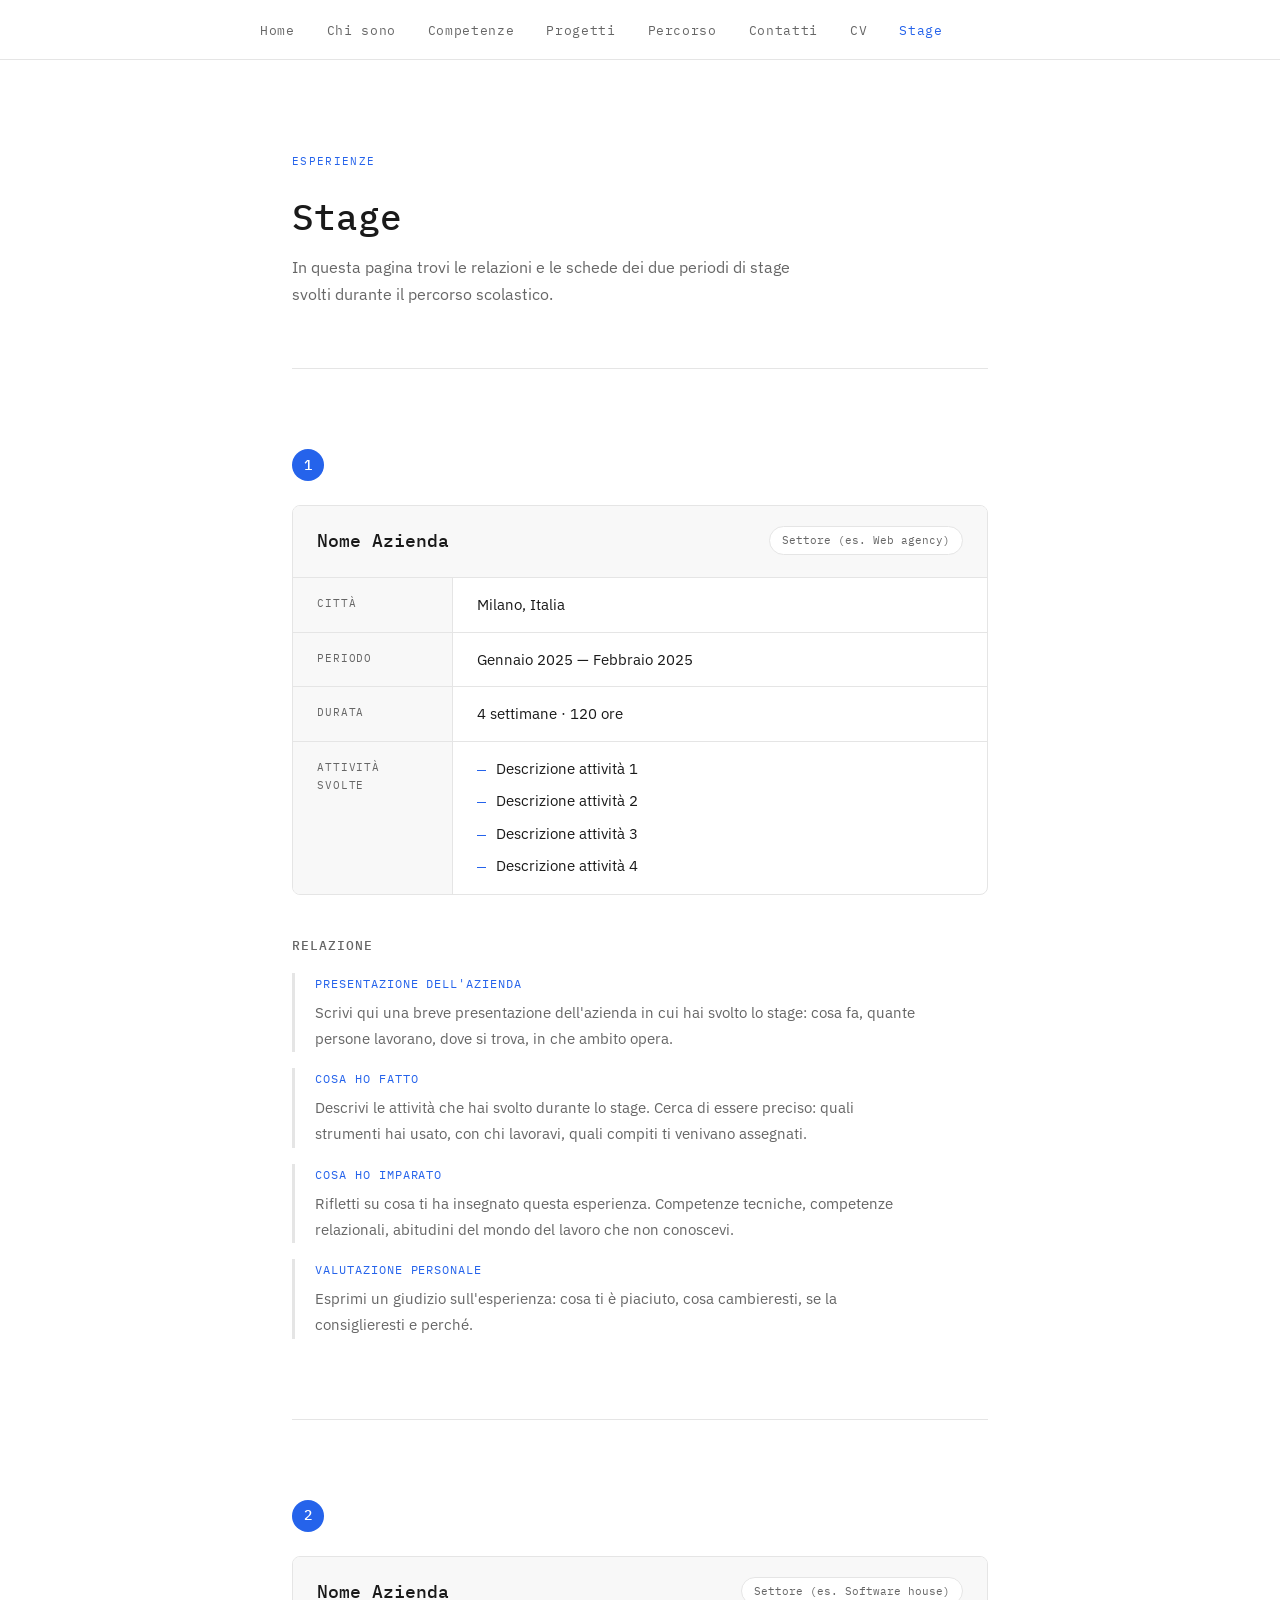
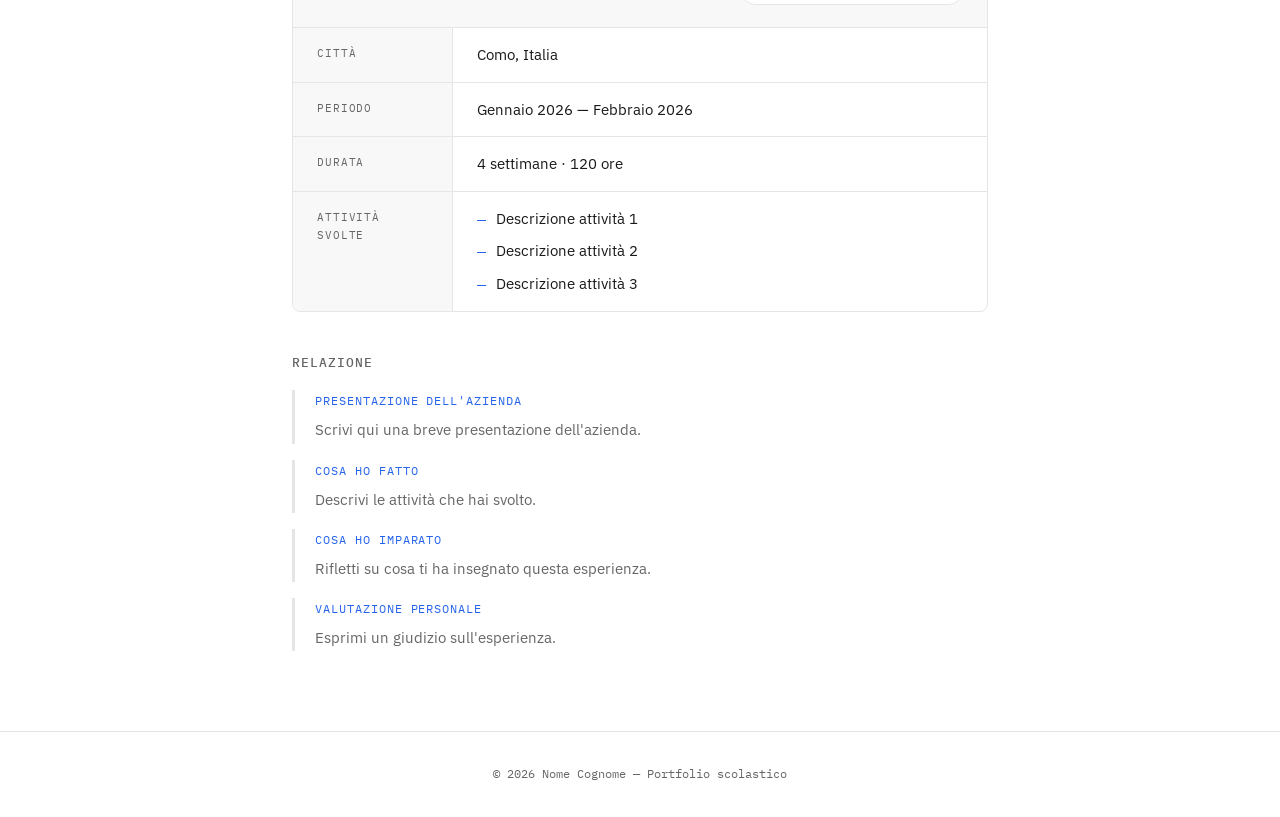
==== stage.html @ bc54918f "Add files via upload" ====
<!DOCTYPE html>
<html lang="it">
<head>
  <meta charset="UTF-8" />
  <meta name="viewport" content="width=device-width, initial-scale=1.0"/>

  <!-- ✏️ MODIFICA: cambia il titolo con il tuo nome -->
  <title>Nome Cognome — Stage</title>

  <link rel="preconnect" href="https://fonts.googleapis.com">
  <link href="https://fonts.googleapis.com/css2?family=IBM+Plex+Sans:wght@300;400;500&family=IBM+Plex+Mono:wght@400;500&display=swap" rel="stylesheet">
  <link rel="stylesheet" href="style.css">
</head>

<body class="pagina-stage">

  <!-- NAVIGAZIONE -->
  <nav>
    <ul>
      <!-- ✏️ MODIFICA: stessi link del tuo portfolio -->
      <li><a href="./index.html">Home</a></li>
      <li><a href="index.html#chi-sono">Chi sono</a></li>
      <li><a href="./index.html#competenze">Competenze</a></li>
      <li><a href="./index.html#progetti">Progetti</a></li>
      <li><a href="./index.html#percorso">Percorso</a></li>
      <li><a href="./index.html#contatti">Contatti</a></li>
      <li><a href="./index.html#cv">CV</a></li>
      <li><a href="./stage.html" class="attivo">Stage</a></li>
    </ul>
  </nav>

  <main>

    <!-- INTESTAZIONE -->
    <section id="intro">
      <p class="etichetta">Esperienze</p>
      <h1>Stage</h1>
      <p>
        In questa pagina trovi le relazioni e le schede dei due periodi
        di stage svolti durante il percorso scolastico.
      </p>
    </section>


    <!-- ==========================================
         STAGE 1
         ========================================== -->
    <section id="stage-1">

      <div class="numero-stage">1</div>

      <!-- SCHEDA AZIENDA -->
      <div class="scheda-azienda">

        <div class="scheda-header">
          <!-- ✏️ MODIFICA: nome azienda e settore -->
          <h2>Nome Azienda</h2>
          <span class="settore-badge">Settore (es. Web agency)</span>
        </div>

        <div class="scheda-corpo">

          <div class="scheda-riga">
            <span class="scheda-label">Città</span>
            <!-- ✏️ MODIFICA -->
            <span class="scheda-valore">Milano, Italia</span>
          </div>

          <div class="scheda-riga">
            <span class="scheda-label">Periodo</span>
            <!-- ✏️ MODIFICA: quando hai fatto lo stage -->
            <span class="scheda-valore">Gennaio 2025 — Febbraio 2025</span>
          </div>

          <div class="scheda-riga">
            <span class="scheda-label">Durata</span>
            <!-- ✏️ MODIFICA -->
            <span class="scheda-valore">4 settimane · 120 ore</span>
          </div>

          <div class="scheda-riga">
            <span class="scheda-label">Attività svolte</span>
            <!-- ✏️ MODIFICA: aggiungi / rimuovi voci -->
            <ul class="attivita-lista">
              <li>Descrizione attività 1</li>
              <li>Descrizione attività 2</li>
              <li>Descrizione attività 3</li>
              <li>Descrizione attività 4</li>
            </ul>
          </div>

        </div>
      </div>

      <!-- RELAZIONE -->
      <div class="relazione-contenitore">
        <h3>Relazione</h3>

        <div class="relazione-testo">

          <!-- ✏️ Ogni blocco è un paragrafo della relazione.
               Puoi cambiare i titoli e scrivere il tuo testo dentro i tag <p>.
               Puoi aggiungere altri paragrafi copiando il blocco sotto. -->

          <div class="relazione-paragrafo">
            <p class="para-titolo">Presentazione dell'azienda</p>
            <p>
              Scrivi qui una breve presentazione dell'azienda in cui hai svolto
              lo stage: cosa fa, quante persone lavorano, dove si trova,
              in che ambito opera.
            </p>
          </div>

          <div class="relazione-paragrafo">
            <p class="para-titolo">Cosa ho fatto</p>
            <p>
              Descrivi le attività che hai svolto durante lo stage.
              Cerca di essere preciso: quali strumenti hai usato,
              con chi lavoravi, quali compiti ti venivano assegnati.
            </p>
          </div>

          <div class="relazione-paragrafo">
            <p class="para-titolo">Cosa ho imparato</p>
            <p>
              Rifletti su cosa ti ha insegnato questa esperienza.
              Competenze tecniche, competenze relazionali, abitudini
              del mondo del lavoro che non conoscevi.
            </p>
          </div>

          <div class="relazione-paragrafo">
            <p class="para-titolo">Valutazione personale</p>
            <p>
              Esprimi un giudizio sull'esperienza: cosa ti è piaciuto,
              cosa cambieresti, se la consiglieresti e perché.
            </p>
          </div>

        </div>
      </div>

    </section>


    <!-- ==========================================
         STAGE 2
         ========================================== -->
    <section id="stage-2">

      <div class="numero-stage">2</div>

      <!-- SCHEDA AZIENDA -->
      <div class="scheda-azienda">

        <div class="scheda-header">
          <!-- ✏️ MODIFICA: nome azienda e settore -->
          <h2>Nome Azienda</h2>
          <span class="settore-badge">Settore (es. Software house)</span>
        </div>

        <div class="scheda-corpo">

          <div class="scheda-riga">
            <span class="scheda-label">Città</span>
            <span class="scheda-valore">Como, Italia</span>
          </div>

          <div class="scheda-riga">
            <span class="scheda-label">Periodo</span>
            <span class="scheda-valore">Gennaio 2026 — Febbraio 2026</span>
          </div>

          <div class="scheda-riga">
            <span class="scheda-label">Durata</span>
            <span class="scheda-valore">4 settimane · 120 ore</span>
          </div>

          <div class="scheda-riga">
            <span class="scheda-label">Attività svolte</span>
            <ul class="attivita-lista">
              <li>Descrizione attività 1</li>
              <li>Descrizione attività 2</li>
              <li>Descrizione attività 3</li>
            </ul>
          </div>

        </div>
      </div>

      <!-- RELAZIONE -->
      <div class="relazione-contenitore">
        <h3>Relazione</h3>

        <div class="relazione-testo">

          <div class="relazione-paragrafo">
            <p class="para-titolo">Presentazione dell'azienda</p>
            <p>
              Scrivi qui una breve presentazione dell'azienda.
            </p>
          </div>

          <div class="relazione-paragrafo">
            <p class="para-titolo">Cosa ho fatto</p>
            <p>
              Descrivi le attività che hai svolto.
            </p>
          </div>

          <div class="relazione-paragrafo">
            <p class="para-titolo">Cosa ho imparato</p>
            <p>
              Rifletti su cosa ti ha insegnato questa esperienza.
            </p>
          </div>

          <div class="relazione-paragrafo">
            <p class="para-titolo">Valutazione personale</p>
            <p>
              Esprimi un giudizio sull'esperienza.
            </p>
          </div>

        </div>
      </div>

    </section>

  </main>

  <footer>
    <!-- ✏️ MODIFICA: il tuo nome -->
    © 2026 Nome Cognome — Portfolio scolastico
  </footer>

</body>
</html>
---- style.css ----
:root {
  --colore-sfondo:     #ffffff;
  --colore-testo:      #1a1a1a;
  --colore-testo-muto: #666666;
  --colore-accento:    #2563eb;   /* ✏️ cambia questo colore con il tuo preferito */
  --colore-bordo:      #e5e5e5;
  --colore-card:       #f8f8f8;

  --font-titoli: 'IBM Plex Mono', monospace;
  --font-testo:  'IBM Plex Sans', sans-serif;

  --larghezza-max: 760px;
  --raggio:        8px;
}

/* =============================================
   RESET E BASE
   ============================================= */
*, *::before, *::after {
  box-sizing: border-box;
  margin: 0;
  padding: 0;
}

html {
  scroll-behavior: smooth;
}

body {
  background-color: var(--colore-sfondo);
  color: var(--colore-testo);
  font-family: var(--font-testo);
  font-size: 16px;
  line-height: 1.7;
}

/* =============================================
   NAVIGAZIONE
   ============================================= */
nav {
  position: sticky;
  top: 0;
  background-color: var(--colore-sfondo);
  border-bottom: 1px solid var(--colore-bordo);
  z-index: 100;
  padding: 0 32px;
}

nav ul {
  list-style: none;
  display: flex;
  gap: 32px;
  max-width: var(--larghezza-max);
  margin: 0 auto;
  padding: 16px 0;
}

nav a {
  text-decoration: none;
  color: var(--colore-testo-muto);
  font-size: 13px;
  font-family: var(--font-titoli);
  letter-spacing: 0.05em;
  transition: color 0.2s;
}

nav a:hover,
nav a.attivo {
  color: var(--colore-accento);
}

/* =============================================
   LAYOUT PRINCIPALE
   ============================================= */
main {
  max-width: var(--larghezza-max);
  margin: 0 auto;
  padding: 0 32px;
}

section {
  padding: 80px 0;
  border-bottom: 1px solid var(--colore-bordo);
}

section:last-child {
  border-bottom: none;
}

/* =============================================
   TIPOGRAFIA
   ============================================= */
.etichetta {
  font-family: var(--font-titoli);
  font-size: 11px;
  letter-spacing: 0.12em;
  text-transform: uppercase;
  color: var(--colore-accento);
  margin-bottom: 24px;
}

h1 {
  font-family: var(--font-titoli);
  font-size: clamp(28px, 5vw, 42px);
  font-weight: 500;
  line-height: 1.2;
  margin-bottom: 16px;
}

/* h1 nella pagina stage è leggermente più piccolo */
.pagina-stage h1 {
  font-size: clamp(24px, 4vw, 36px);
}

h2 {
  font-family: var(--font-titoli);
  font-size: 22px;
  font-weight: 500;
  margin-bottom: 8px;
}

h3 {
  font-family: var(--font-titoli);
  font-size: 15px;
  font-weight: 500;
  margin-bottom: 6px;
}

p {
  color: var(--colore-testo-muto);
  max-width: 600px;
}

a {
  color: var(--colore-accento);
}

/* =============================================
   SEZIONE HERO (intestazione — solo index)
   ============================================= */
#hero {
  padding: 100px 0 80px;
}

#hero .sottotitolo {
  font-size: 18px;
  color: var(--colore-testo-muto);
  margin-bottom: 32px;
  max-width: 520px;
}

.tag-list {
  display: flex;
  flex-wrap: wrap;
  gap: 8px;
  margin-top: 24px;
}

.tag {
  font-family: var(--font-titoli);
  font-size: 12px;
  padding: 4px 12px;
  border: 1px solid var(--colore-bordo);
  border-radius: 100px;
  color: var(--colore-testo-muto);
}

/* =============================================
   SEZIONE CHI SONO — griglia 2 colonne
   ============================================= */
.griglia-2col {
  display: grid;
  grid-template-columns: 1fr 1fr;
  gap: 40px;
  margin-top: 32px;
}

.info-riga {
  display: flex;
  flex-direction: column;
  gap: 4px;
  padding: 16px 0;
  border-bottom: 1px solid var(--colore-bordo);
}

.info-riga span:first-child {
  font-family: var(--font-titoli);
  font-size: 11px;
  text-transform: uppercase;
  letter-spacing: 0.08em;
  color: var(--colore-testo-muto);
}

.info-riga span:last-child {
  font-size: 15px;
  color: var(--colore-testo);
}

/* =============================================
   SEZIONE COMPETENZE
   ============================================= */
.competenze-griglia {
  display: grid;
  grid-template-columns: repeat(auto-fill, minmax(200px, 1fr));
  gap: 16px;
  margin-top: 32px;
}

.competenza-card {
  background: var(--colore-card);
  border: 1px solid var(--colore-bordo);
  border-radius: var(--raggio);
  padding: 20px;
}

.competenza-card h3 {
  font-size: 13px;
  margin-bottom: 12px;
  color: var(--colore-testo);
}

.barra-contenitore {
  background: var(--colore-bordo);
  border-radius: 4px;
  height: 4px;
  overflow: hidden;
}

.barra {
  height: 100%;
  background: var(--colore-accento);
  border-radius: 4px;
}

.livello-label {
  font-family: var(--font-titoli);
  font-size: 10px;
  color: var(--colore-testo-muto);
  margin-top: 6px;
}

/* =============================================
   SEZIONE PROGETTI
   ============================================= */
.progetti-lista {
  display: flex;
  flex-direction: column;
  gap: 24px;
  margin-top: 32px;
}

.progetto-card {
  border: 1px solid var(--colore-bordo);
  border-radius: var(--raggio);
  overflow: hidden;
  transition: border-color 0.2s;
}

.progetto-card:hover {
  border-color: var(--colore-accento);
}

.progetto-immagine {
  width: 100%;
  height: 180px;
  background: var(--colore-card);
  display: flex;
  align-items: center;
  justify-content: center;
  font-family: var(--font-titoli);
  font-size: 12px;
  color: var(--colore-testo-muto);
  /* ✏️ puoi sostituire il colore di sfondo con un'immagine:
     background: url('immagine-progetto.jpg') center/cover; */
}

.progetto-corpo {
  padding: 24px;
}

.progetto-meta {
  display: flex;
  gap: 12px;
  margin-top: 12px;
  flex-wrap: wrap;
}

.badge {
  font-family: var(--font-titoli);
  font-size: 11px;
  padding: 3px 10px;
  border-radius: 4px;
  background: var(--colore-card);
  border: 1px solid var(--colore-bordo);
  color: var(--colore-testo-muto);
}

.progetto-link {
  display: inline-block;
  margin-top: 16px;
  font-family: var(--font-titoli);
  font-size: 12px;
  color: var(--colore-accento);
  text-decoration: none;
}

.progetto-link:hover {
  text-decoration: underline;
}

/* =============================================
   SEZIONE PERCORSO — timeline
   ============================================= */
.timeline {
  margin-top: 32px;
  display: flex;
  flex-direction: column;
  gap: 0;
}

.timeline-item {
  display: grid;
  grid-template-columns: 100px 1fr;
  gap: 24px;
  padding-bottom: 32px;
  position: relative;
}

.timeline-item::before {
  content: '';
  position: absolute;
  left: 91px;
  top: 6px;
  bottom: 0;
  width: 1px;
  background: var(--colore-bordo);
}

.timeline-item:last-child::before {
  display: none;
}

.timeline-anno {
  font-family: var(--font-titoli);
  font-size: 12px;
  color: var(--colore-testo-muto);
  padding-top: 2px;
  text-align: right;
}

.timeline-contenuto {
  padding-left: 20px;
  position: relative;
}

.timeline-contenuto::before {
  content: '';
  position: absolute;
  left: -4px;
  top: 7px;
  width: 8px;
  height: 8px;
  border-radius: 50%;
  background: var(--colore-accento);
}

/* =============================================
   SEZIONE CONTATTI
   ============================================= */
.contatti-lista {
  margin-top: 32px;
  display: flex;
  flex-direction: column;
  gap: 16px;
}

.contatto-riga {
  display: flex;
  align-items: center;
  gap: 16px;
  padding: 16px 20px;
  border: 1px solid var(--colore-bordo);
  border-radius: var(--raggio);
  text-decoration: none;
  color: var(--colore-testo);
  transition: border-color 0.2s, background 0.2s;
}

.contatto-riga:hover {
  border-color: var(--colore-accento);
  background: var(--colore-card);
}

.contatto-icona {
  font-family: var(--font-titoli);
  font-size: 12px;
  color: var(--colore-accento);
  min-width: 80px;
}

/* =============================================
   SEZIONE CV
   ============================================= */
.cv-download-bar {
  display: flex;
  align-items: center;
  justify-content: space-between;
  background: var(--colore-card);
  border: 1px solid var(--colore-bordo);
  border-radius: var(--raggio);
  padding: 16px 24px;
  margin-top: 32px;
  margin-bottom: 40px;
  flex-wrap: wrap;
  gap: 12px;
}

.cv-download-bar p {
  font-size: 14px;
  max-width: none;
}

.btn-scarica {
  display: inline-flex;
  align-items: center;
  gap: 8px;
  background: var(--colore-accento);
  color: #fff;
  text-decoration: none;
  font-family: var(--font-titoli);
  font-size: 12px;
  letter-spacing: 0.05em;
  padding: 10px 20px;
  border-radius: var(--raggio);
  transition: opacity 0.2s;
  white-space: nowrap;
}

.btn-scarica:hover {
  opacity: 0.85;
  color: #fff;
}

.cv-blocco {
  margin-bottom: 40px;
}

.cv-blocco-titolo {
  font-family: var(--font-titoli);
  font-size: 11px;
  letter-spacing: 0.12em;
  text-transform: uppercase;
  color: var(--colore-accento);
  border-bottom: 1px solid var(--colore-bordo);
  padding-bottom: 8px;
  margin-bottom: 20px;
}

.cv-riga {
  display: grid;
  grid-template-columns: 110px 1fr;
  gap: 16px 24px;
  padding: 14px 0;
  border-bottom: 1px solid var(--colore-bordo);
  align-items: start;
}

.cv-riga:last-child {
  border-bottom: none;
}

.cv-periodo {
  font-family: var(--font-titoli);
  font-size: 11px;
  color: var(--colore-testo-muto);
  padding-top: 3px;
}

.cv-contenuto h3 {
  font-size: 14px;
  font-weight: 500;
  margin-bottom: 2px;
  color: var(--colore-testo);
}

.cv-contenuto .cv-luogo {
  font-size: 13px;
  color: var(--colore-accento);
  font-family: var(--font-titoli);
  margin-bottom: 4px;
}

.cv-contenuto p {
  font-size: 13px;
  color: var(--colore-testo-muto);
  max-width: none;
  margin: 0;
}

.cv-skill-lista {
  display: flex;
  flex-wrap: wrap;
  gap: 8px;
  padding: 12px 0;
}

.cv-skill {
  font-family: var(--font-titoli);
  font-size: 11px;
  padding: 4px 12px;
  border-radius: 4px;
  background: var(--colore-card);
  border: 1px solid var(--colore-bordo);
  color: var(--colore-testo);
}

/* =============================================
   PAGINA STAGE — componenti specifici
   ============================================= */

/* Intestazione pagina stage */
#intro {
  padding: 80px 0 60px;
}

#intro p {
  margin-top: 12px;
  max-width: 520px;
}

/* Numerazione stage (cerchio colorato) */
.numero-stage {
  display: inline-flex;
  align-items: center;
  justify-content: center;
  width: 32px;
  height: 32px;
  border-radius: 50%;
  background: var(--colore-accento);
  color: #fff;
  font-family: var(--font-titoli);
  font-size: 14px;
  font-weight: 500;
  margin-bottom: 24px;
}

/* Scheda azienda */
.scheda-azienda {
  border: 1px solid var(--colore-bordo);
  border-radius: var(--raggio);
  overflow: hidden;
  margin-bottom: 40px;
}

.scheda-header {
  background: var(--colore-card);
  border-bottom: 1px solid var(--colore-bordo);
  padding: 20px 24px;
  display: flex;
  align-items: flex-start;
  justify-content: space-between;
  gap: 16px;
  flex-wrap: wrap;
}

.scheda-header h2 {
  font-size: 18px;
  margin-bottom: 0;
}

.scheda-header .settore-badge {
  font-family: var(--font-titoli);
  font-size: 11px;
  padding: 4px 12px;
  border: 1px solid var(--colore-bordo);
  border-radius: 100px;
  color: var(--colore-testo-muto);
  background: var(--colore-sfondo);
  white-space: nowrap;
}

.scheda-corpo {
  padding: 0;
}

.scheda-riga {
  display: grid;
  grid-template-columns: 160px 1fr;
  border-bottom: 1px solid var(--colore-bordo);
}

.scheda-riga:last-child {
  border-bottom: none;
}

.scheda-label {
  font-family: var(--font-titoli);
  font-size: 11px;
  text-transform: uppercase;
  letter-spacing: 0.08em;
  color: var(--colore-testo-muto);
  padding: 16px 24px;
  background: var(--colore-card);
  border-right: 1px solid var(--colore-bordo);
  display: flex;
  align-items: flex-start;
}

.scheda-valore {
  padding: 14px 24px;
  font-size: 15px;
  color: var(--colore-testo);
}

/* Lista attività dentro la scheda */
.attivita-lista {
  list-style: none;
  display: flex;
  flex-direction: column;
  gap: 6px;
  padding: 14px 24px;
}

.attivita-lista li {
  font-size: 15px;
  color: var(--colore-testo);
  display: flex;
  gap: 10px;
  align-items: flex-start;
}

.attivita-lista li::before {
  content: '—';
  color: var(--colore-accento);
  font-family: var(--font-titoli);
  flex-shrink: 0;
  margin-top: 1px;
}

/* Relazione */
.relazione-contenitore {
  margin-top: 8px;
}

.relazione-contenitore h3 {
  font-size: 13px;
  font-weight: 500;
  text-transform: uppercase;
  letter-spacing: 0.08em;
  color: var(--colore-testo-muto);
  margin-bottom: 16px;
}

.relazione-testo {
  display: flex;
  flex-direction: column;
  gap: 16px;
}

.relazione-paragrafo {
  border-left: 3px solid var(--colore-bordo);
  padding-left: 20px;
}

.relazione-paragrafo .para-titolo {
  font-family: var(--font-titoli);
  font-size: 12px;
  text-transform: uppercase;
  letter-spacing: 0.08em;
  color: var(--colore-accento);
  margin-bottom: 6px;
}

.relazione-paragrafo p {
  font-size: 15px;
  line-height: 1.75;
  /* ✏️ il testo della relazione va qui */
}

/* =============================================
   FOOTER
   ============================================= */
footer {
  border-top: 1px solid var(--colore-bordo);
  padding: 32px;
  text-align: center;
  font-family: var(--font-titoli);
  font-size: 12px;
  color: var(--colore-testo-muto);
}

/* =============================================
   RESPONSIVE (schermi piccoli)
   ============================================= */
@media (max-width: 600px) {
  main  { padding: 0 20px; }
  nav   { padding: 0 20px; }

  /* index */
  .griglia-2col      { grid-template-columns: 1fr; }
  .timeline-item     { grid-template-columns: 70px 1fr; }
  .cv-riga           { grid-template-columns: 1fr; gap: 4px; }
  .cv-periodo        { padding-top: 0; }
  .cv-download-bar   { flex-direction: column; align-items: flex-start; }

  /* stage */
  .scheda-riga       { grid-template-columns: 1fr; }
  .scheda-label      { border-right: none; border-bottom: 1px solid var(--colore-bordo); }
  .scheda-header     { flex-direction: column; gap: 8px; }
}
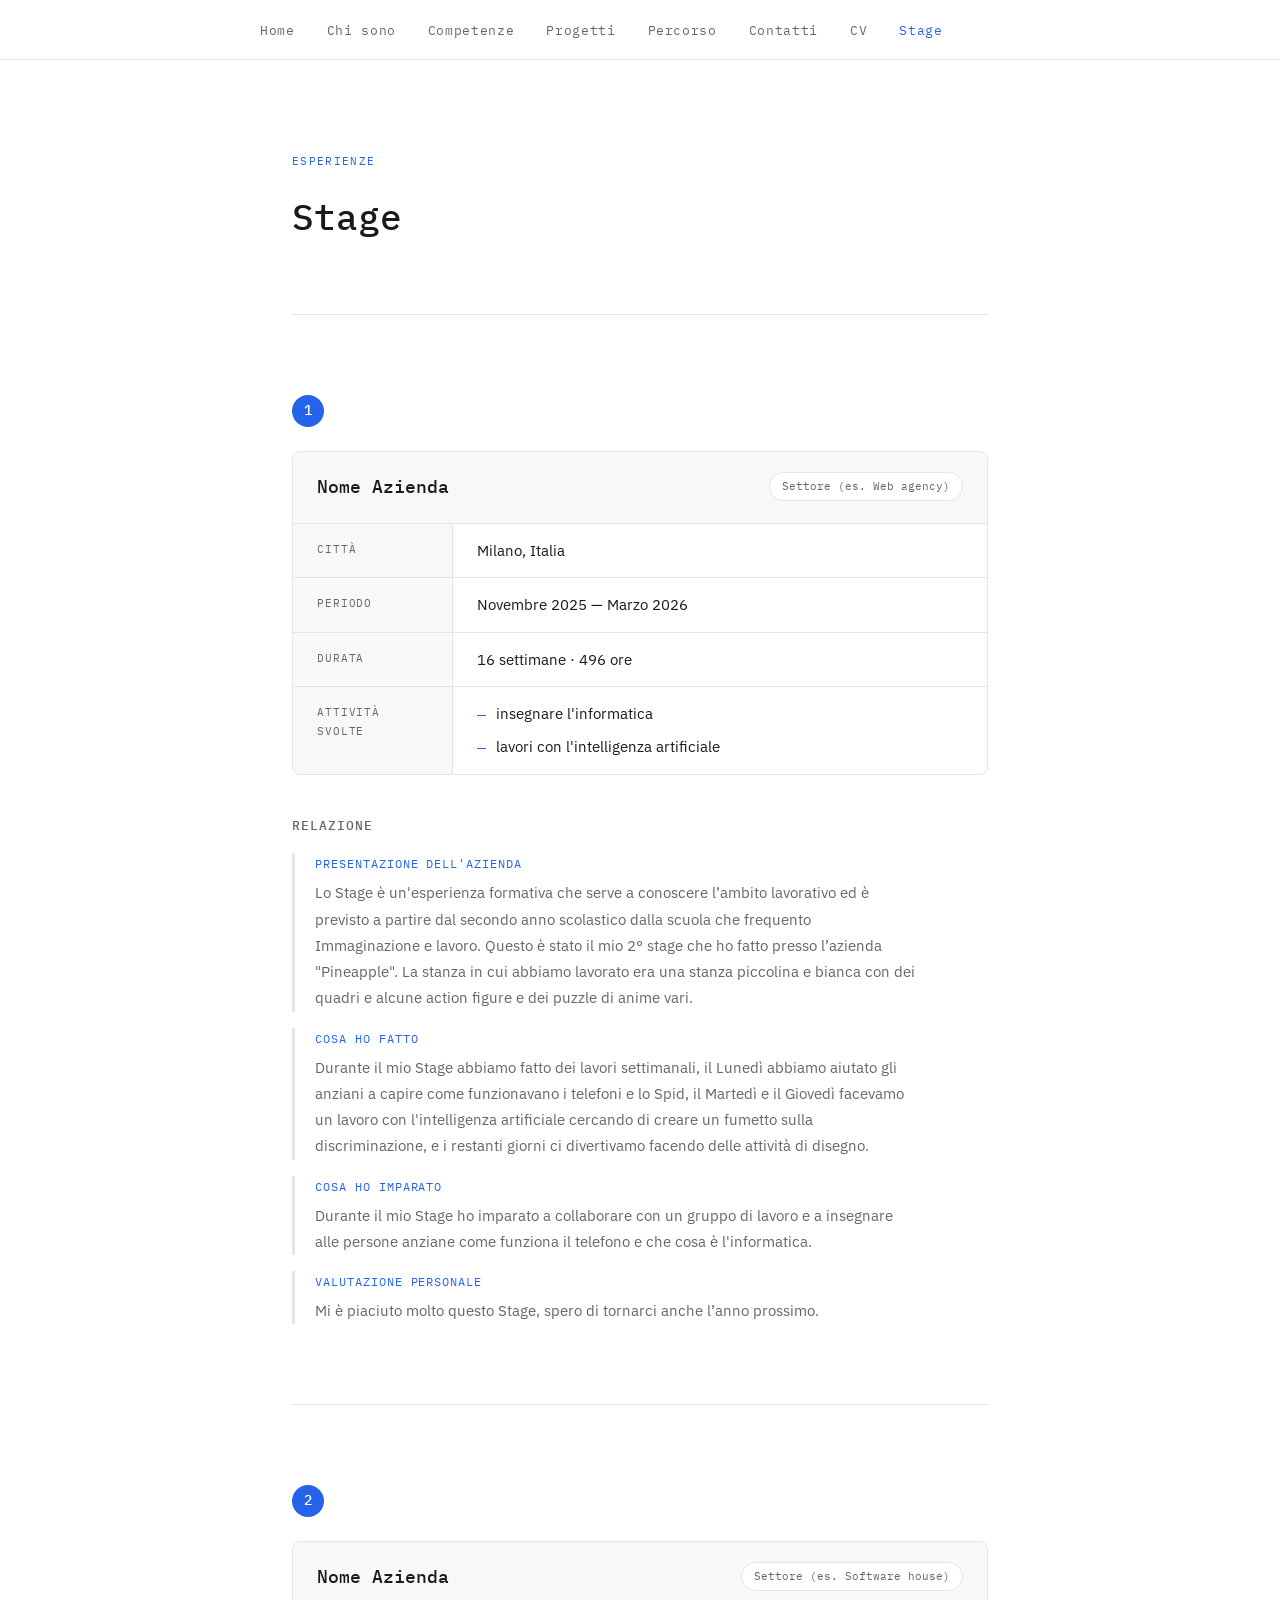
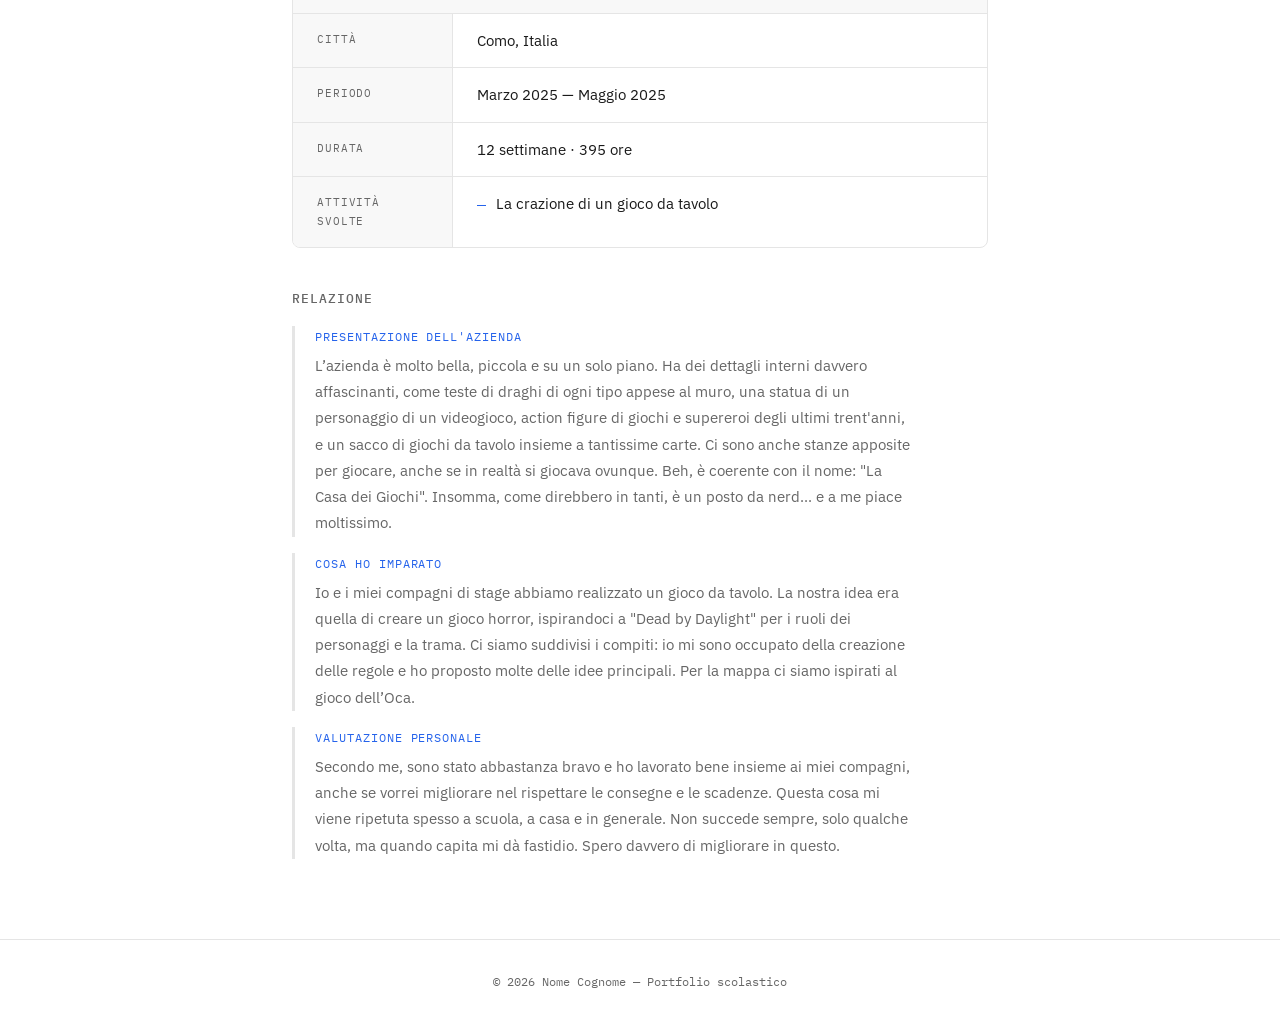
==== commit 85143313: "m" ====
--- a/stage.html
+++ b/stage.html
@@ -35,10 +35,6 @@
     <section id="intro">
       <p class="etichetta">Esperienze</p>
       <h1>Stage</h1>
-      <p>
-        In questa pagina trovi le relazioni e le schede dei due periodi
-        di stage svolti durante il percorso scolastico.
-      </p>
     </section>
 
 
@@ -69,23 +65,21 @@
           <div class="scheda-riga">
             <span class="scheda-label">Periodo</span>
             <!-- ✏️ MODIFICA: quando hai fatto lo stage -->
-            <span class="scheda-valore">Gennaio 2025 — Febbraio 2025</span>
+            <span class="scheda-valore">Novembre 2025 — Marzo 2026</span>
           </div>
 
           <div class="scheda-riga">
             <span class="scheda-label">Durata</span>
             <!-- ✏️ MODIFICA -->
-            <span class="scheda-valore">4 settimane · 120 ore</span>
+            <span class="scheda-valore">16 settimane · 496 ore</span>
           </div>
 
           <div class="scheda-riga">
             <span class="scheda-label">Attività svolte</span>
             <!-- ✏️ MODIFICA: aggiungi / rimuovi voci -->
             <ul class="attivita-lista">
-              <li>Descrizione attività 1</li>
-              <li>Descrizione attività 2</li>
-              <li>Descrizione attività 3</li>
-              <li>Descrizione attività 4</li>
+              <li>insegnare l'informatica</li>
+              <li>lavori con l'intelligenza artificiale</li>
             </ul>
           </div>
 
@@ -105,35 +99,33 @@
           <div class="relazione-paragrafo">
             <p class="para-titolo">Presentazione dell'azienda</p>
             <p>
-              Scrivi qui una breve presentazione dell'azienda in cui hai svolto
-              lo stage: cosa fa, quante persone lavorano, dove si trova,
-              in che ambito opera.
+             Lo Stage è un'esperienza formativa che serve a conoscere l’ambito lavorativo ed è previsto a partire dal secondo anno scolastico dalla scuola che frequento Immaginazione e lavoro.
+             Questo è stato il mio 2° stage che ho fatto presso l’azienda "Pineapple".
+             La stanza in cui abbiamo lavorato era una stanza piccolina e bianca con dei quadri e alcune action figure e dei puzzle di anime vari.
+
             </p>
           </div>
 
           <div class="relazione-paragrafo">
             <p class="para-titolo">Cosa ho fatto</p>
             <p>
-              Descrivi le attività che hai svolto durante lo stage.
-              Cerca di essere preciso: quali strumenti hai usato,
-              con chi lavoravi, quali compiti ti venivano assegnati.
+              Durante il mio Stage abbiamo fatto dei lavori settimanali, il Lunedì abbiamo aiutato gli anziani a capire come funzionavano i telefoni e lo Spid,
+              il Martedì e il Giovedì facevamo un lavoro con l'intelligenza artificiale cercando di creare un fumetto sulla discriminazione,
+              e i restanti giorni ci divertivamo facendo delle attività di disegno.
             </p>
           </div>
 
           <div class="relazione-paragrafo">
             <p class="para-titolo">Cosa ho imparato</p>
             <p>
-              Rifletti su cosa ti ha insegnato questa esperienza.
-              Competenze tecniche, competenze relazionali, abitudini
-              del mondo del lavoro che non conoscevi.
-            </p>
+              Durante il mio Stage ho imparato a collaborare con un gruppo di lavoro 
+              e a insegnare alle persone anziane come funziona il telefono e che cosa è l'informatica.
           </div>
 
           <div class="relazione-paragrafo">
             <p class="para-titolo">Valutazione personale</p>
             <p>
-              Esprimi un giudizio sull'esperienza: cosa ti è piaciuto,
-              cosa cambieresti, se la consiglieresti e perché.
+            Mi è piaciuto molto questo Stage, spero di tornarci anche l’anno prossimo.
             </p>
           </div>
 
@@ -168,20 +160,18 @@
 
           <div class="scheda-riga">
             <span class="scheda-label">Periodo</span>
-            <span class="scheda-valore">Gennaio 2026 — Febbraio 2026</span>
+            <span class="scheda-valore">Marzo 2025 — Maggio 2025</span>
           </div>
 
           <div class="scheda-riga">
             <span class="scheda-label">Durata</span>
-            <span class="scheda-valore">4 settimane · 120 ore</span>
+            <span class="scheda-valore">12 settimane · 395 ore</span>
           </div>
 
           <div class="scheda-riga">
             <span class="scheda-label">Attività svolte</span>
             <ul class="attivita-lista">
-              <li>Descrizione attività 1</li>
-              <li>Descrizione attività 2</li>
-              <li>Descrizione attività 3</li>
+              <li>La crazione di un gioco da tavolo</li>
             </ul>
           </div>
 
@@ -197,28 +187,37 @@
           <div class="relazione-paragrafo">
             <p class="para-titolo">Presentazione dell'azienda</p>
             <p>
-              Scrivi qui una breve presentazione dell'azienda.
-            </p>
-          </div>
-
-          <div class="relazione-paragrafo">
-            <p class="para-titolo">Cosa ho fatto</p>
-            <p>
-              Descrivi le attività che hai svolto.
-            </p>
-          </div>
+              L’azienda è molto bella, piccola e su un solo piano.
+              Ha dei dettagli interni davvero affascinanti,
+              come teste di draghi di ogni tipo appese al muro,
+              una statua di un personaggio di un videogioco,
+              action figure di giochi e supereroi degli ultimi trent'anni,
+              e un sacco di giochi da tavolo insieme a tantissime carte.
+              Ci sono anche stanze apposite per giocare, anche se in realtà si giocava ovunque.
+              Beh, è coerente con il nome: "La Casa dei Giochi". Insomma, come direbbero in tanti, è un posto da nerd... e a me piace moltissimo.
+
+            </p>
+          </div>
+
 
           <div class="relazione-paragrafo">
             <p class="para-titolo">Cosa ho imparato</p>
             <p>
-              Rifletti su cosa ti ha insegnato questa esperienza.
+            Io e i miei compagni di stage abbiamo realizzato un gioco da tavolo.
+            La nostra idea era quella di creare un gioco horror,
+            ispirandoci a "Dead by Daylight" per i ruoli dei personaggi e la trama.
+            Ci siamo suddivisi i compiti: io mi sono occupato della creazione delle regole e ho proposto molte delle idee principali. Per la mappa ci siamo ispirati al gioco dell’Oca.
+  
             </p>
           </div>
 
           <div class="relazione-paragrafo">
             <p class="para-titolo">Valutazione personale</p>
             <p>
-              Esprimi un giudizio sull'esperienza.
+              Secondo me, sono stato abbastanza bravo e ho lavorato bene insieme ai miei compagni,
+              anche se vorrei migliorare nel rispettare le consegne e le scadenze. Questa cosa mi viene ripetuta spesso a scuola, a casa e in generale.
+              Non succede sempre, solo qualche volta, ma quando capita mi dà fastidio. Spero davvero di migliorare in questo.
+
             </p>
           </div>
 
--- a/style.css
+++ b/style.css
@@ -262,7 +262,7 @@
 
 .progetto-immagine {
   width: 100%;
-  height: 180px;
+  height: 500px;
   background: var(--colore-card);
   display: flex;
   align-items: center;
